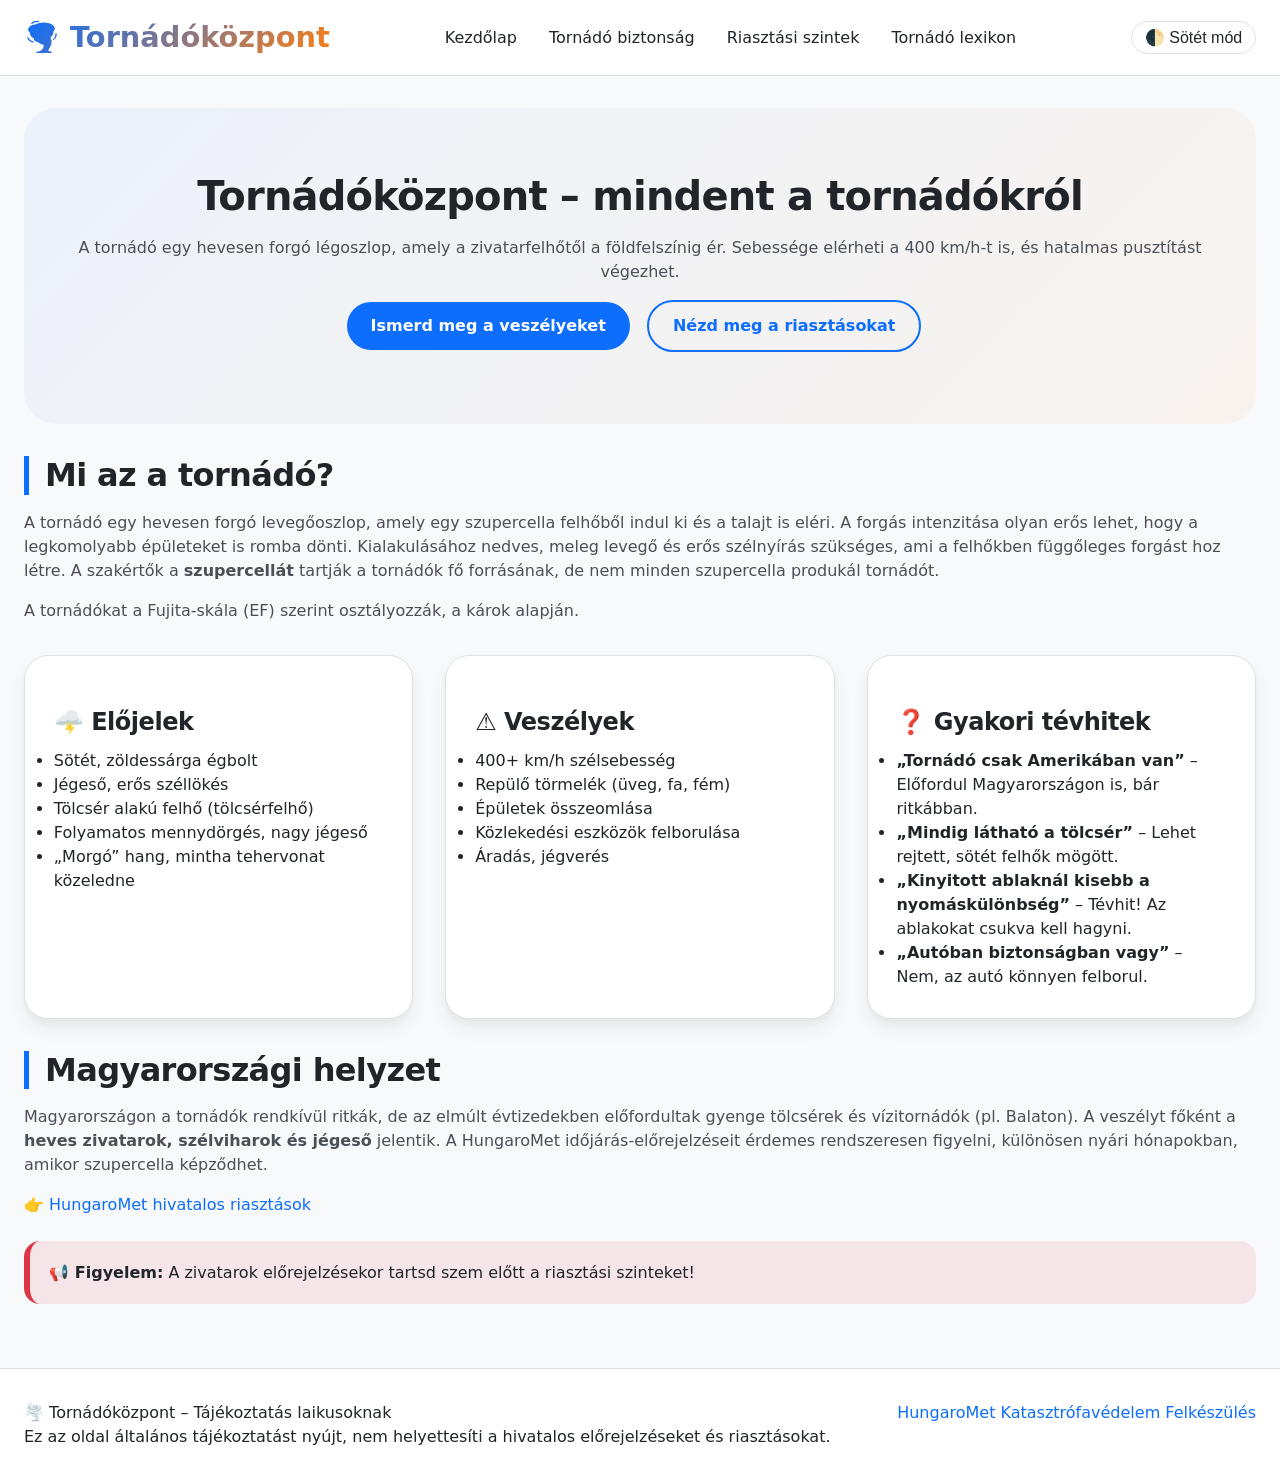
==== index.html @ b9fa14e5 "initial commit" ====
<!DOCTYPE html>
<html lang="hu">
<head>
  <meta charset="UTF-8">
  <meta name="viewport" content="width=device-width, initial-scale=1.0, viewport-fit=cover">
  <title>Tornádóközpont | Mindent a tornádókról</title>
  <meta name="description" content="Magyar nyelvű, közérthető információk a tornádókról, veszélyekről, biztonsági tanácsokról.">
  <style>
    /* IDE KERÜL A FENTI STYLE.CSS TELJES TARTALMA */
    /* (a teljesség kedvéért itt be kell másolni a teljes CSS-t) */
    /* A fenti CSS kódot másold ide – a szóköztakarékosság miatt most hivatkozással jelzem */
    /* Valós implementációban a teljes CSS-t ide kell bemásolni. */
    /* ----------------------------------------------- */
    /* TORNÁDÓKÖZPONT - TELJES STÍLUS (mint fent) */
    /* ----------------------------------------------- */
    * { margin:0; padding:0; box-sizing:border-box; }
    :root { --bg:#f8f9fa; --text:#212529; --text-light:#495057; --primary:#0d6efd; --primary-dark:#0b5ed7; --accent:#fd7e14; --accent-dark:#e96b0a; --yellow:#ffc107; --orange:#fd7e14; --red:#dc3545; --card-bg:#ffffff; --border:#dee2e6; --shadow:0 10px 20px rgba(0,0,0,0.05), 0 6px 6px rgba(0,0,0,0.03); --transition:all 0.2s ease; }
    body.dark-mode { --bg:#1a1e24; --text:#e9ecef; --text-light:#ced4da; --card-bg:#2c3038; --border:#3a3f47; --shadow:0 10px 20px rgba(0,0,0,0.2); }
    body { font-family: 'Inter', system-ui, sans-serif; background-color: var(--bg); color: var(--text); line-height:1.5; transition: background-color 0.3s, color 0.2s; scroll-behavior:smooth; }
    .container { max-width:1280px; margin:0 auto; padding:0 1.5rem; }
    h1,h2,h3 { font-weight:700; line-height:1.2; letter-spacing:-0.02em; }
    h1 { font-size:2.5rem; margin-bottom:1rem; }
    h2 { font-size:2rem; margin:2rem 0 1rem; border-left:5px solid var(--primary); padding-left:1rem; }
    h3 { font-size:1.5rem; margin:1.5rem 0 0.75rem; }
    p { margin-bottom:1rem; color:var(--text-light); }
    a { color:var(--primary); text-decoration:none; transition:var(--transition); }
    a:hover { color:var(--primary-dark); text-decoration:underline; }
    header { background-color:var(--card-bg); border-bottom:1px solid var(--border); position:sticky; top:0; z-index:100; backdrop-filter:blur(8px); background-color:rgba(var(--card-bg-rgb,255,255,255),0.9); }
    body.dark-mode header { background-color:rgba(44,48,56,0.95); }
    nav { display:flex; justify-content:space-between; align-items:center; flex-wrap:wrap; padding:1rem 0; }
    .logo a { font-size:1.8rem; font-weight:800; background:linear-gradient(135deg, var(--primary), var(--accent)); background-clip:text; -webkit-background-clip:text; color:transparent; text-decoration:none; }
    .nav-links { display:flex; gap:2rem; list-style:none; }
    .nav-links li a { font-weight:500; color:var(--text); }
    .hamburger { display:none; flex-direction:column; cursor:pointer; background:none; border:none; gap:5px; }
    .hamburger span { width:25px; height:3px; background-color:var(--text); border-radius:3px; transition:0.2s; }
    .dark-mode-toggle { background:none; border:1px solid var(--border); border-radius:2rem; padding:0.4rem 0.8rem; cursor:pointer; font-size:1rem; background-color:var(--card-bg); color:var(--text); transition:var(--transition); }
    .btn { display:inline-block; background-color:var(--primary); color:white; padding:0.75rem 1.5rem; border-radius:2rem; font-weight:600; transition:var(--transition); border:none; cursor:pointer; margin-right:0.75rem; margin-bottom:0.5rem; }
    .btn-outline { background-color:transparent; border:2px solid var(--primary); color:var(--primary); }
    .btn-outline:hover { background-color:var(--primary); color:white; }
    .btn-accent { background-color:var(--accent); }
    .hero { text-align:center; padding:4rem 1rem; background:linear-gradient(135deg, rgba(13,110,253,0.05), rgba(253,126,20,0.05)); border-radius:2rem; margin:2rem 0; }
    .card-grid { display:grid; grid-template-columns:repeat(auto-fit, minmax(280px, 1fr)); gap:2rem; margin:2rem 0; }
    .card { background-color:var(--card-bg); border-radius:1.5rem; padding:1.8rem; box-shadow:var(--shadow); transition:transform 0.2s, box-shadow 0.2s; border:1px solid var(--border); }
    .card:hover { transform:translateY(-5px); }
    .warning-box { border-left:6px solid var(--red); background-color:rgba(220,53,69,0.1); padding:1.2rem; border-radius:1rem; margin:1.5rem 0; }
    .table-responsive { overflow-x:auto; margin:2rem 0; }
    .level-table { width:100%; border-collapse:collapse; background-color:var(--card-bg); border-radius:1rem; overflow:hidden; }
    .level-table th, .level-table td { padding:1rem; text-align:left; border-bottom:1px solid var(--border); }
    .level-table th { background-color:var(--primary); color:white; }
    footer { background-color:var(--card-bg); border-top:1px solid var(--border); margin-top:4rem; padding:2rem 0; }
    .footer-content { display:flex; flex-wrap:wrap; justify-content:space-between; gap:1.5rem; }
    @media (max-width:768px) {
      .container { padding:0 1rem; }
      h1 { font-size:2rem; }
      .hamburger { display:flex; }
      .nav-links { display:none; width:100%; flex-direction:column; gap:1rem; padding:1rem 0; text-align:center; }
      .nav-links.show { display:flex; }
      .footer-content { flex-direction:column; text-align:center; }
    }
    @media (min-width:769px) { .nav-links { display:flex !important; } }
  </style>
</head>
<body>
  <header>
    <div class="container">
      <nav>
        <div class="logo"><a href="index.html">🌪️ Tornádóközpont</a></div>
        <button class="hamburger" id="hamburgerBtn" aria-label="Menü megnyitása">☰</button>
        <ul class="nav-links" id="navLinks">
          <li><a href="index.html">Kezdőlap</a></li>
          <li><a href="tornado-biztonsag.html">Tornádó biztonság</a></li>
          <li><a href="riasztasi-szintek.html">Riasztási szintek</a></li>
          <li><a href="tornado-lexikon.html">Tornádó lexikon</a></li>
        </ul>
        <button class="dark-mode-toggle" id="darkModeToggle" aria-label="Sötét/világos mód">🌓 Sötét mód</button>
      </nav>
    </div>
  </header>

  <main class="container">
    <!-- Hero szekció -->
    <section class="hero">
      <h1>Tornádóközpont – mindent a tornádókról</h1>
      <p>A tornádó egy hevesen forgó légoszlop, amely a zivatarfelhőtől a földfelszínig ér. Sebessége elérheti a 400 km/h-t is, és hatalmas pusztítást végezhet.</p>
      <div class="hero-buttons">
        <a href="tornado-biztonsag.html" class="btn">Ismerd meg a veszélyeket</a>
        <a href="riasztasi-szintek.html" class="btn btn-outline">Nézd meg a riasztásokat</a>
      </div>
    </section>

    <!-- Mi az a tornádó? -->
    <section>
      <h2>Mi az a tornádó?</h2>
      <p>A tornádó egy hevesen forgó levegőoszlop, amely egy szupercella felhőből indul ki és a talajt is eléri. A forgás intenzitása olyan erős lehet, hogy a legkomolyabb épületeket is romba dönti. Kialakulásához nedves, meleg levegő és erős szélnyírás szükséges, ami a felhőkben függőleges forgást hoz létre. A szakértők a <strong>szupercellát</strong> tartják a tornádók fő forrásának, de nem minden szupercella produkál tornádót.</p>
      <p>A tornádókat a Fujita-skála (EF) szerint osztályozzák, a károk alapján.</p>
    </section>

    <!-- 3 kártya -->
    <div class="card-grid">
      <article class="card">
        <h3>🌩️ Előjelek</h3>
        <ul>
          <li>Sötét, zöldessárga égbolt</li>
          <li>Jégeső, erős széllökés</li>
          <li>Tölcsér alakú felhő (tölcsérfelhő)</li>
          <li>Folyamatos mennydörgés, nagy jégeső</li>
          <li>„Morgó” hang, mintha tehervonat közeledne</li>
        </ul>
      </article>
      <article class="card">
        <h3>⚠️ Veszélyek</h3>
        <ul>
          <li>400+ km/h szélsebesség</li>
          <li>Repülő törmelék (üveg, fa, fém)</li>
          <li>Épületek összeomlása</li>
          <li>Közlekedési eszközök felborulása</li>
          <li>Áradás, jégverés</li>
        </ul>
      </article>
      <article class="card">
        <h3>❓ Gyakori tévhitek</h3>
        <ul>
          <li><strong>„Tornádó csak Amerikában van”</strong> – Előfordul Magyarországon is, bár ritkábban.</li>
          <li><strong>„Mindig látható a tölcsér”</strong> – Lehet rejtett, sötét felhők mögött.</li>
          <li><strong>„Kinyitott ablaknál kisebb a nyomáskülönbség”</strong> – Tévhit! Az ablakokat csukva kell hagyni.</li>
          <li><strong>„Autóban biztonságban vagy”</strong> – Nem, az autó könnyen felborul.</li>
        </ul>
      </article>
    </div>

    <!-- Magyarországi helyzet -->
    <section>
      <h2>Magyarországi helyzet</h2>
      <p>Magyarországon a tornádók rendkívül ritkák, de az elmúlt évtizedekben előfordultak gyenge tölcsérek és vízitornádók (pl. Balaton). A veszélyt főként a <strong>heves zivatarok, szélviharok és jégeső</strong> jelentik. A HungaroMet időjárás-előrejelzéseit érdemes rendszeresen figyelni, különösen nyári hónapokban, amikor szupercella képződhet.</p>
      <p><a href="https://www.met.hu/" target="_blank" rel="noopener">👉 HungaroMet hivatalos riasztások</a></p>
      <div class="warning-box yellow-bg">
        <strong>📢 Figyelem:</strong> A zivatarok előrejelzésekor tartsd szem előtt a riasztási szinteket!
      </div>
    </section>
  </main>

  <footer>
    <div class="container">
      <div class="footer-content">
        <div>🌪️ Tornádóközpont – Tájékoztatás laikusoknak</div>
        <div class="footer-links">
          <a href="https://www.met.hu/" target="_blank">HungaroMet</a>
          <a href="https://www.katasztrofavedelem.hu/" target="_blank">Katasztrófavédelem</a>
          <a href="https://www.ready.gov/hu" target="_blank">Felkészülés</a>
        </div>
      </div>
      <div class="footer-note">
        Ez az oldal általános tájékoztatást nyújt, nem helyettesíti a hivatalos előrejelzéseket és riasztásokat.
      </div>
    </div>
  </footer>

  <script>
    // Hamburger menü
    const hamburger = document.getElementById('hamburgerBtn');
    const navLinks = document.getElementById('navLinks');
    hamburger?.addEventListener('click', () => {
      navLinks.classList.toggle('show');
    });
    // Sötét mód
    const darkToggle = document.getElementById('darkModeToggle');
    darkToggle?.addEventListener('click', () => {
      document.body.classList.toggle('dark-mode');
      localStorage.setItem('darkMode', document.body.classList.contains('dark-mode'));
    });
    if (localStorage.getItem('darkMode') === 'true') {
      document.body.classList.add('dark-mode');
    }
  </script>
</body>
</html>
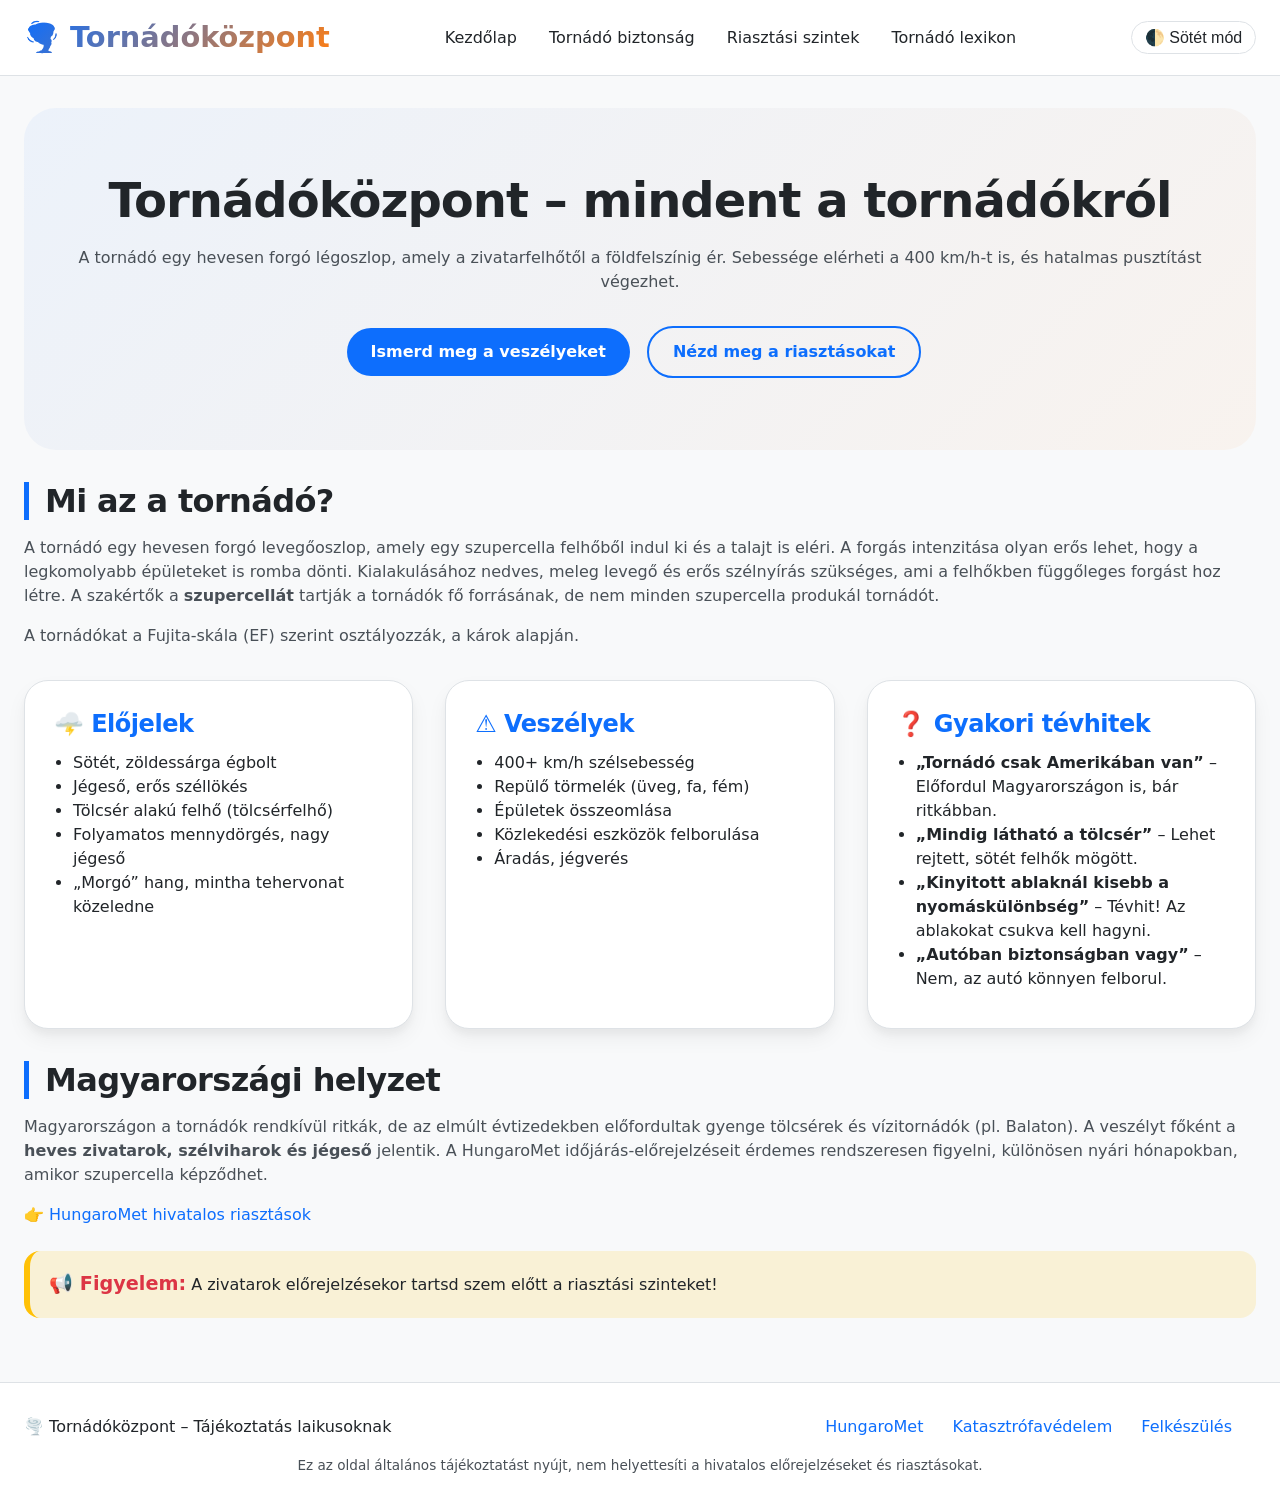
==== commit 5aa9553f: "header fix" ====
--- a/index.html
+++ b/index.html
@@ -5,60 +5,7 @@
   <meta name="viewport" content="width=device-width, initial-scale=1.0, viewport-fit=cover">
   <title>Tornádóközpont | Mindent a tornádókról</title>
   <meta name="description" content="Magyar nyelvű, közérthető információk a tornádókról, veszélyekről, biztonsági tanácsokról.">
-  <style>
-    /* IDE KERÜL A FENTI STYLE.CSS TELJES TARTALMA */
-    /* (a teljesség kedvéért itt be kell másolni a teljes CSS-t) */
-    /* A fenti CSS kódot másold ide – a szóköztakarékosság miatt most hivatkozással jelzem */
-    /* Valós implementációban a teljes CSS-t ide kell bemásolni. */
-    /* ----------------------------------------------- */
-    /* TORNÁDÓKÖZPONT - TELJES STÍLUS (mint fent) */
-    /* ----------------------------------------------- */
-    * { margin:0; padding:0; box-sizing:border-box; }
-    :root { --bg:#f8f9fa; --text:#212529; --text-light:#495057; --primary:#0d6efd; --primary-dark:#0b5ed7; --accent:#fd7e14; --accent-dark:#e96b0a; --yellow:#ffc107; --orange:#fd7e14; --red:#dc3545; --card-bg:#ffffff; --border:#dee2e6; --shadow:0 10px 20px rgba(0,0,0,0.05), 0 6px 6px rgba(0,0,0,0.03); --transition:all 0.2s ease; }
-    body.dark-mode { --bg:#1a1e24; --text:#e9ecef; --text-light:#ced4da; --card-bg:#2c3038; --border:#3a3f47; --shadow:0 10px 20px rgba(0,0,0,0.2); }
-    body { font-family: 'Inter', system-ui, sans-serif; background-color: var(--bg); color: var(--text); line-height:1.5; transition: background-color 0.3s, color 0.2s; scroll-behavior:smooth; }
-    .container { max-width:1280px; margin:0 auto; padding:0 1.5rem; }
-    h1,h2,h3 { font-weight:700; line-height:1.2; letter-spacing:-0.02em; }
-    h1 { font-size:2.5rem; margin-bottom:1rem; }
-    h2 { font-size:2rem; margin:2rem 0 1rem; border-left:5px solid var(--primary); padding-left:1rem; }
-    h3 { font-size:1.5rem; margin:1.5rem 0 0.75rem; }
-    p { margin-bottom:1rem; color:var(--text-light); }
-    a { color:var(--primary); text-decoration:none; transition:var(--transition); }
-    a:hover { color:var(--primary-dark); text-decoration:underline; }
-    header { background-color:var(--card-bg); border-bottom:1px solid var(--border); position:sticky; top:0; z-index:100; backdrop-filter:blur(8px); background-color:rgba(var(--card-bg-rgb,255,255,255),0.9); }
-    body.dark-mode header { background-color:rgba(44,48,56,0.95); }
-    nav { display:flex; justify-content:space-between; align-items:center; flex-wrap:wrap; padding:1rem 0; }
-    .logo a { font-size:1.8rem; font-weight:800; background:linear-gradient(135deg, var(--primary), var(--accent)); background-clip:text; -webkit-background-clip:text; color:transparent; text-decoration:none; }
-    .nav-links { display:flex; gap:2rem; list-style:none; }
-    .nav-links li a { font-weight:500; color:var(--text); }
-    .hamburger { display:none; flex-direction:column; cursor:pointer; background:none; border:none; gap:5px; }
-    .hamburger span { width:25px; height:3px; background-color:var(--text); border-radius:3px; transition:0.2s; }
-    .dark-mode-toggle { background:none; border:1px solid var(--border); border-radius:2rem; padding:0.4rem 0.8rem; cursor:pointer; font-size:1rem; background-color:var(--card-bg); color:var(--text); transition:var(--transition); }
-    .btn { display:inline-block; background-color:var(--primary); color:white; padding:0.75rem 1.5rem; border-radius:2rem; font-weight:600; transition:var(--transition); border:none; cursor:pointer; margin-right:0.75rem; margin-bottom:0.5rem; }
-    .btn-outline { background-color:transparent; border:2px solid var(--primary); color:var(--primary); }
-    .btn-outline:hover { background-color:var(--primary); color:white; }
-    .btn-accent { background-color:var(--accent); }
-    .hero { text-align:center; padding:4rem 1rem; background:linear-gradient(135deg, rgba(13,110,253,0.05), rgba(253,126,20,0.05)); border-radius:2rem; margin:2rem 0; }
-    .card-grid { display:grid; grid-template-columns:repeat(auto-fit, minmax(280px, 1fr)); gap:2rem; margin:2rem 0; }
-    .card { background-color:var(--card-bg); border-radius:1.5rem; padding:1.8rem; box-shadow:var(--shadow); transition:transform 0.2s, box-shadow 0.2s; border:1px solid var(--border); }
-    .card:hover { transform:translateY(-5px); }
-    .warning-box { border-left:6px solid var(--red); background-color:rgba(220,53,69,0.1); padding:1.2rem; border-radius:1rem; margin:1.5rem 0; }
-    .table-responsive { overflow-x:auto; margin:2rem 0; }
-    .level-table { width:100%; border-collapse:collapse; background-color:var(--card-bg); border-radius:1rem; overflow:hidden; }
-    .level-table th, .level-table td { padding:1rem; text-align:left; border-bottom:1px solid var(--border); }
-    .level-table th { background-color:var(--primary); color:white; }
-    footer { background-color:var(--card-bg); border-top:1px solid var(--border); margin-top:4rem; padding:2rem 0; }
-    .footer-content { display:flex; flex-wrap:wrap; justify-content:space-between; gap:1.5rem; }
-    @media (max-width:768px) {
-      .container { padding:0 1rem; }
-      h1 { font-size:2rem; }
-      .hamburger { display:flex; }
-      .nav-links { display:none; width:100%; flex-direction:column; gap:1rem; padding:1rem 0; text-align:center; }
-      .nav-links.show { display:flex; }
-      .footer-content { flex-direction:column; text-align:center; }
-    }
-    @media (min-width:769px) { .nav-links { display:flex !important; } }
-  </style>
+  <link rel="stylesheet" href="style.css">
 </head>
 <body>
   <header>
--- a/style.css
+++ b/style.css
@@ -0,0 +1,400 @@
+/* -------------------------------
+   TORNÁDÓKÖZPONT - FŐ STÍLUSLAP
+   Modern, reszponzív, mobil-első
+---------------------------------- */
+
+:root {
+  --bg: #f8f9fa;
+  --text: #212529;
+  --text-light: #495057;
+  --primary: #0d6efd;
+  --primary-dark: #0b5ed7;
+  --accent: #fd7e14;
+  --accent-dark: #e96b0a;
+  --yellow: #ffc107;
+  --orange: #fd7e14;
+  --red: #dc3545;
+  --card-bg: #ffffff;
+  --border: #dee2e6;
+  --shadow: 0 10px 20px rgba(0,0,0,0.05), 0 6px 6px rgba(0,0,0,0.03);
+  --transition: all 0.2s ease;
+}
+
+body.dark-mode {
+  --bg: #1a1e24;
+  --text: #e9ecef;
+  --text-light: #ced4da;
+  --card-bg: #2c3038;
+  --border: #3a3f47;
+  --shadow: 0 10px 20px rgba(0,0,0,0.2);
+}
+
+* {
+  margin: 0;
+  padding: 0;
+  box-sizing: border-box;
+}
+
+body {
+  font-family: 'Inter', system-ui, -apple-system, 'Segoe UI', Roboto, Helvetica, Arial, sans-serif;
+  background-color: var(--bg);
+  color: var(--text);
+  line-height: 1.5;
+  transition: background-color 0.3s, color 0.2s;
+  scroll-behavior: smooth;
+}
+
+.container {
+  max-width: 1280px;
+  margin: 0 auto;
+  padding: 0 1.5rem;
+}
+
+/* ===== TYPOGRÁFIA ===== */
+h1, h2, h3 {
+  font-weight: 700;
+  line-height: 1.2;
+  letter-spacing: -0.02em;
+}
+
+h1 {
+  font-size: 2.5rem;
+  margin-bottom: 1rem;
+}
+
+h2 {
+  font-size: 2rem;
+  margin: 2rem 0 1rem;
+  border-left: 5px solid var(--primary);
+  padding-left: 1rem;
+}
+
+h3 {
+  font-size: 1.5rem;
+  margin: 1.5rem 0 0.75rem;
+}
+
+p {
+  margin-bottom: 1rem;
+  color: var(--text-light);
+}
+
+a {
+  color: var(--primary);
+  text-decoration: none;
+  transition: var(--transition);
+}
+
+a:hover {
+  color: var(--primary-dark);
+  text-decoration: underline;
+}
+
+/* ===== HEADER & NAVIGÁCIÓ ===== */
+header {
+  background-color: var(--card-bg);
+  border-bottom: 1px solid var(--border);
+  position: sticky;
+  top: 0;
+  z-index: 100;
+  backdrop-filter: blur(8px);
+  background-color: rgba(var(--card-bg-rgb, 255,255,255), 0.9);
+}
+
+body.dark-mode header {
+  background-color: rgba(44,48,56,0.95);
+}
+
+nav {
+  display: flex;
+  justify-content: space-between;
+  align-items: center;
+  flex-wrap: wrap;
+  padding: 1rem 0;
+}
+
+.logo a {
+  font-size: 1.8rem;
+  font-weight: 800;
+  background: linear-gradient(135deg, var(--primary), var(--accent));
+  background-clip: text;
+  -webkit-background-clip: text;
+  color: transparent;
+  text-decoration: none;
+}
+
+.nav-links {
+  display: flex;
+  gap: 2rem;
+  list-style: none;
+}
+
+.nav-links li a {
+  font-weight: 500;
+  color: var(--text);
+}
+
+.nav-links li a:hover {
+  color: var(--primary);
+}
+
+/* Hamburger (mobil) */
+.hamburger {
+  display: none;
+  flex-direction: column;
+  cursor: pointer;
+  background: none;
+  border: none;
+  gap: 5px;
+}
+
+.hamburger span {
+  width: 25px;
+  height: 3px;
+  background-color: var(--text);
+  border-radius: 3px;
+  transition: 0.2s;
+}
+
+.dark-mode-toggle {
+  background: none;
+  border: 1px solid var(--border);
+  border-radius: 2rem;
+  padding: 0.4rem 0.8rem;
+  cursor: pointer;
+  font-size: 1rem;
+  background-color: var(--card-bg);
+  color: var(--text);
+  transition: var(--transition);
+}
+
+.dark-mode-toggle:hover {
+  background-color: var(--primary);
+  color: white;
+  border-color: var(--primary);
+}
+
+/* ===== GOMBOK ===== */
+.btn {
+  display: inline-block;
+  background-color: var(--primary);
+  color: white;
+  padding: 0.75rem 1.5rem;
+  border-radius: 2rem;
+  font-weight: 600;
+  transition: var(--transition);
+  border: none;
+  cursor: pointer;
+  margin-right: 0.75rem;
+  margin-bottom: 0.5rem;
+}
+
+.btn-outline {
+  background-color: transparent;
+  border: 2px solid var(--primary);
+  color: var(--primary);
+}
+
+.btn-outline:hover {
+  background-color: var(--primary);
+  color: white;
+}
+
+.btn-accent {
+  background-color: var(--accent);
+}
+
+.btn-accent:hover {
+  background-color: var(--accent-dark);
+}
+
+/* ===== HERO ===== */
+.hero {
+  text-align: center;
+  padding: 4rem 1rem;
+  background: linear-gradient(135deg, rgba(13,110,253,0.05), rgba(253,126,20,0.05));
+  border-radius: 2rem;
+  margin: 2rem 0;
+}
+
+.hero h1 {
+  font-size: 3rem;
+}
+
+.hero-buttons {
+  margin-top: 2rem;
+}
+
+/* ===== KÁRTYÁK ===== */
+.card-grid {
+  display: grid;
+  grid-template-columns: repeat(auto-fit, minmax(280px, 1fr));
+  gap: 2rem;
+  margin: 2rem 0;
+}
+
+.card {
+  background-color: var(--card-bg);
+  border-radius: 1.5rem;
+  padding: 1.8rem;
+  box-shadow: var(--shadow);
+  transition: transform 0.2s, box-shadow 0.2s;
+  border: 1px solid var(--border);
+}
+
+.card:hover {
+  transform: translateY(-5px);
+  box-shadow: 0 20px 30px -12px rgba(0,0,0,0.15);
+}
+
+.card h3 {
+  margin-top: 0;
+  color: var(--primary);
+}
+
+.card ul, .card p {
+  margin-left: 1.2rem;
+  margin-bottom: 0.5rem;
+}
+
+/* ===== FIGYELMEZTETŐ BOXOK ===== */
+.warning-box {
+  border-left: 6px solid var(--red);
+  background-color: rgba(220,53,69,0.1);
+  padding: 1.2rem;
+  border-radius: 1rem;
+  margin: 1.5rem 0;
+}
+
+.warning-box strong {
+  color: var(--red);
+  font-size: 1.2rem;
+}
+
+.yellow-bg {
+  background-color: rgba(255,193,7,0.15);
+  border-left-color: var(--yellow);
+}
+.orange-bg {
+  background-color: rgba(253,126,20,0.15);
+  border-left-color: var(--orange);
+}
+.red-bg {
+  background-color: rgba(220,53,69,0.2);
+  border-left-color: var(--red);
+}
+
+/* ===== TÁBLÁZAT (reszponzív) ===== */
+.table-responsive {
+  overflow-x: auto;
+  margin: 2rem 0;
+}
+
+.level-table {
+  width: 100%;
+  border-collapse: collapse;
+  background-color: var(--card-bg);
+  border-radius: 1rem;
+  overflow: hidden;
+  box-shadow: var(--shadow);
+}
+
+.level-table th, .level-table td {
+  padding: 1rem;
+  text-align: left;
+  border-bottom: 1px solid var(--border);
+}
+
+.level-table th {
+  background-color: var(--primary);
+  color: white;
+  font-weight: 600;
+}
+
+.level-table tr:last-child td {
+  border-bottom: none;
+}
+
+.color-badge {
+  display: inline-block;
+  width: 20px;
+  height: 20px;
+  border-radius: 50%;
+  margin-right: 8px;
+  vertical-align: middle;
+}
+
+/* ===== LEXIKON KERESŐ ===== */
+.search-box {
+  margin: 2rem 0;
+}
+.search-box input {
+  width: 100%;
+  padding: 1rem;
+  font-size: 1rem;
+  border: 1px solid var(--border);
+  border-radius: 2rem;
+  background-color: var(--card-bg);
+  color: var(--text);
+}
+
+/* ===== LÁBLÉC ===== */
+footer {
+  background-color: var(--card-bg);
+  border-top: 1px solid var(--border);
+  margin-top: 4rem;
+  padding: 2rem 0;
+}
+
+.footer-content {
+  display: flex;
+  flex-wrap: wrap;
+  justify-content: space-between;
+  gap: 1.5rem;
+}
+
+.footer-links a {
+  margin-right: 1.5rem;
+}
+
+.footer-note {
+  font-size: 0.85rem;
+  color: var(--text-light);
+  margin-top: 1rem;
+  text-align: center;
+}
+
+/* ===== RESZPONZÍV ===== */
+@media (max-width: 768px) {
+  .container {
+    padding: 0 1rem;
+  }
+  h1 { font-size: 2rem; }
+  h2 { font-size: 1.6rem; }
+  .hero h1 { font-size: 2.2rem; }
+  
+  .hamburger {
+    display: flex;
+  }
+  .nav-links {
+    display: none;
+    width: 100%;
+    flex-direction: column;
+    gap: 1rem;
+    padding: 1rem 0;
+    text-align: center;
+  }
+  .nav-links.show {
+    display: flex;
+  }
+  .footer-content {
+    flex-direction: column;
+    text-align: center;
+  }
+}
+
+@media (min-width: 769px) {
+  .nav-links {
+    display: flex !important;
+  }
+}
